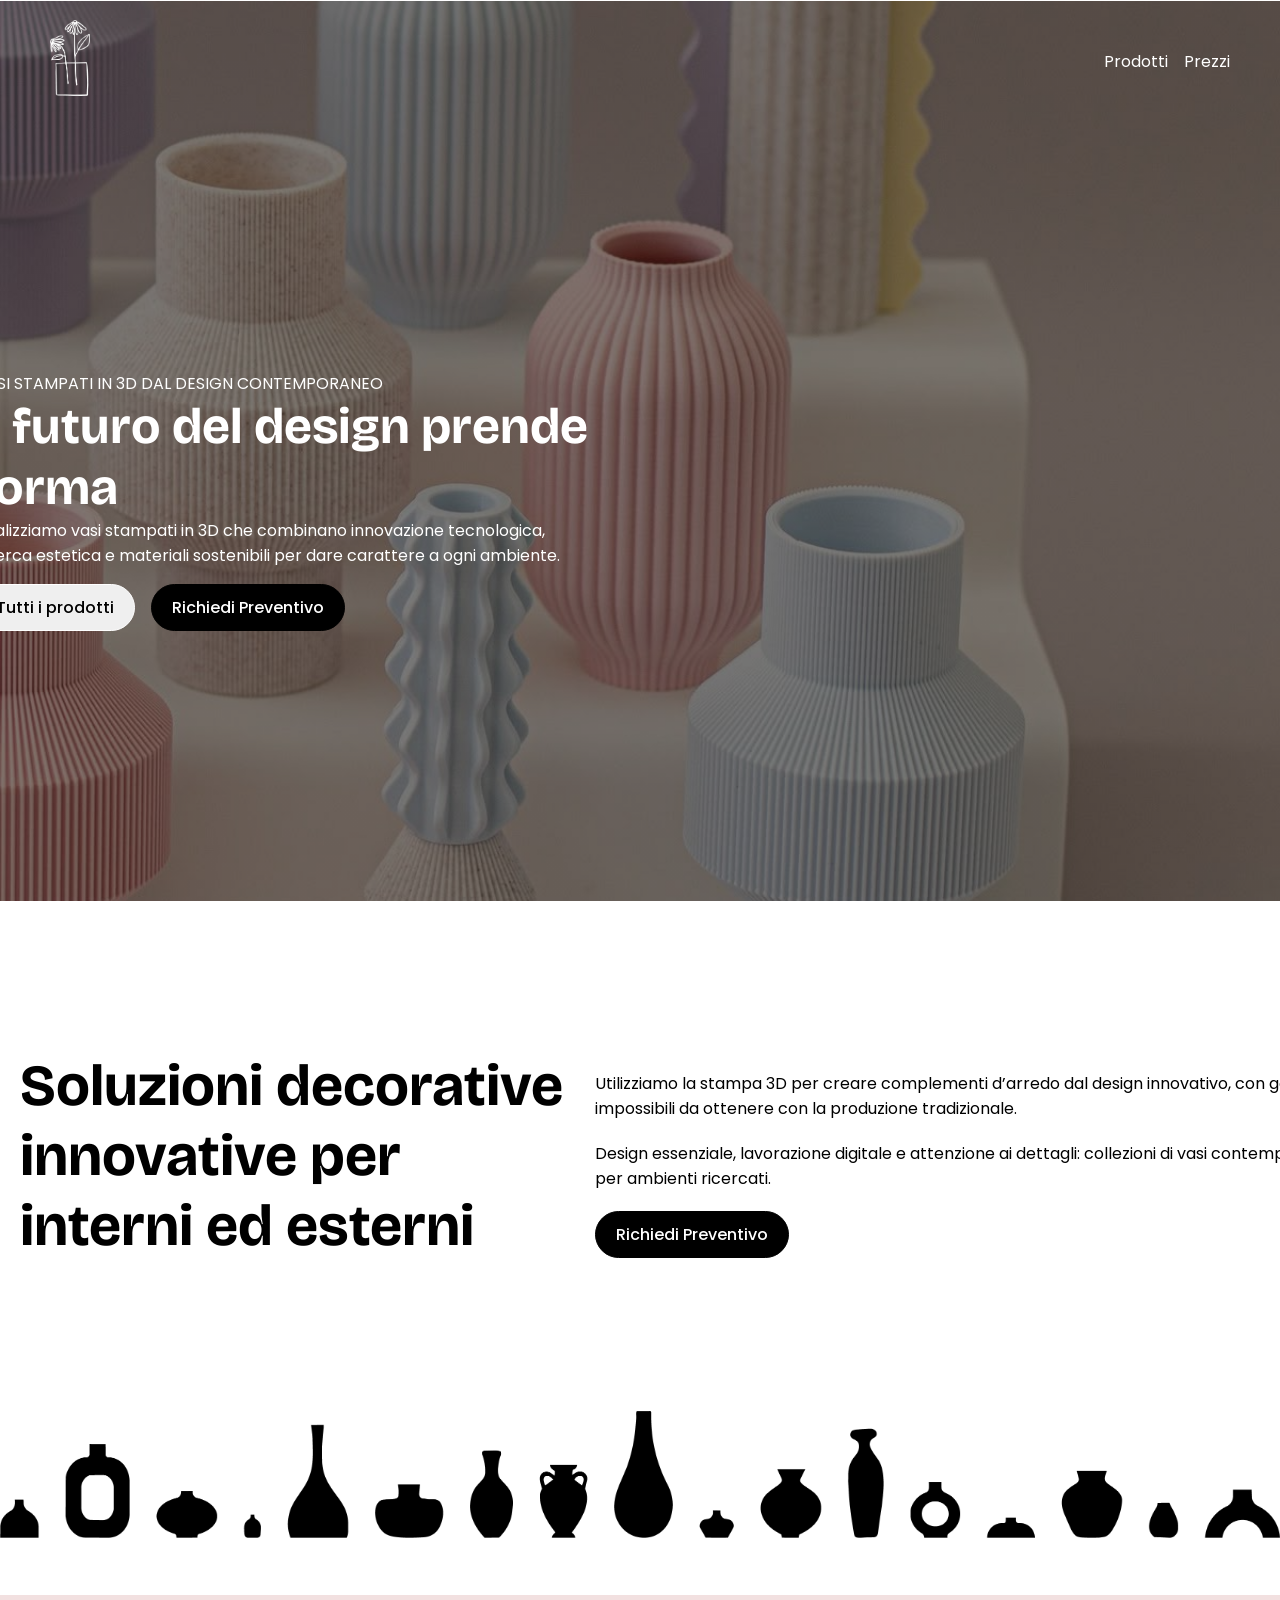
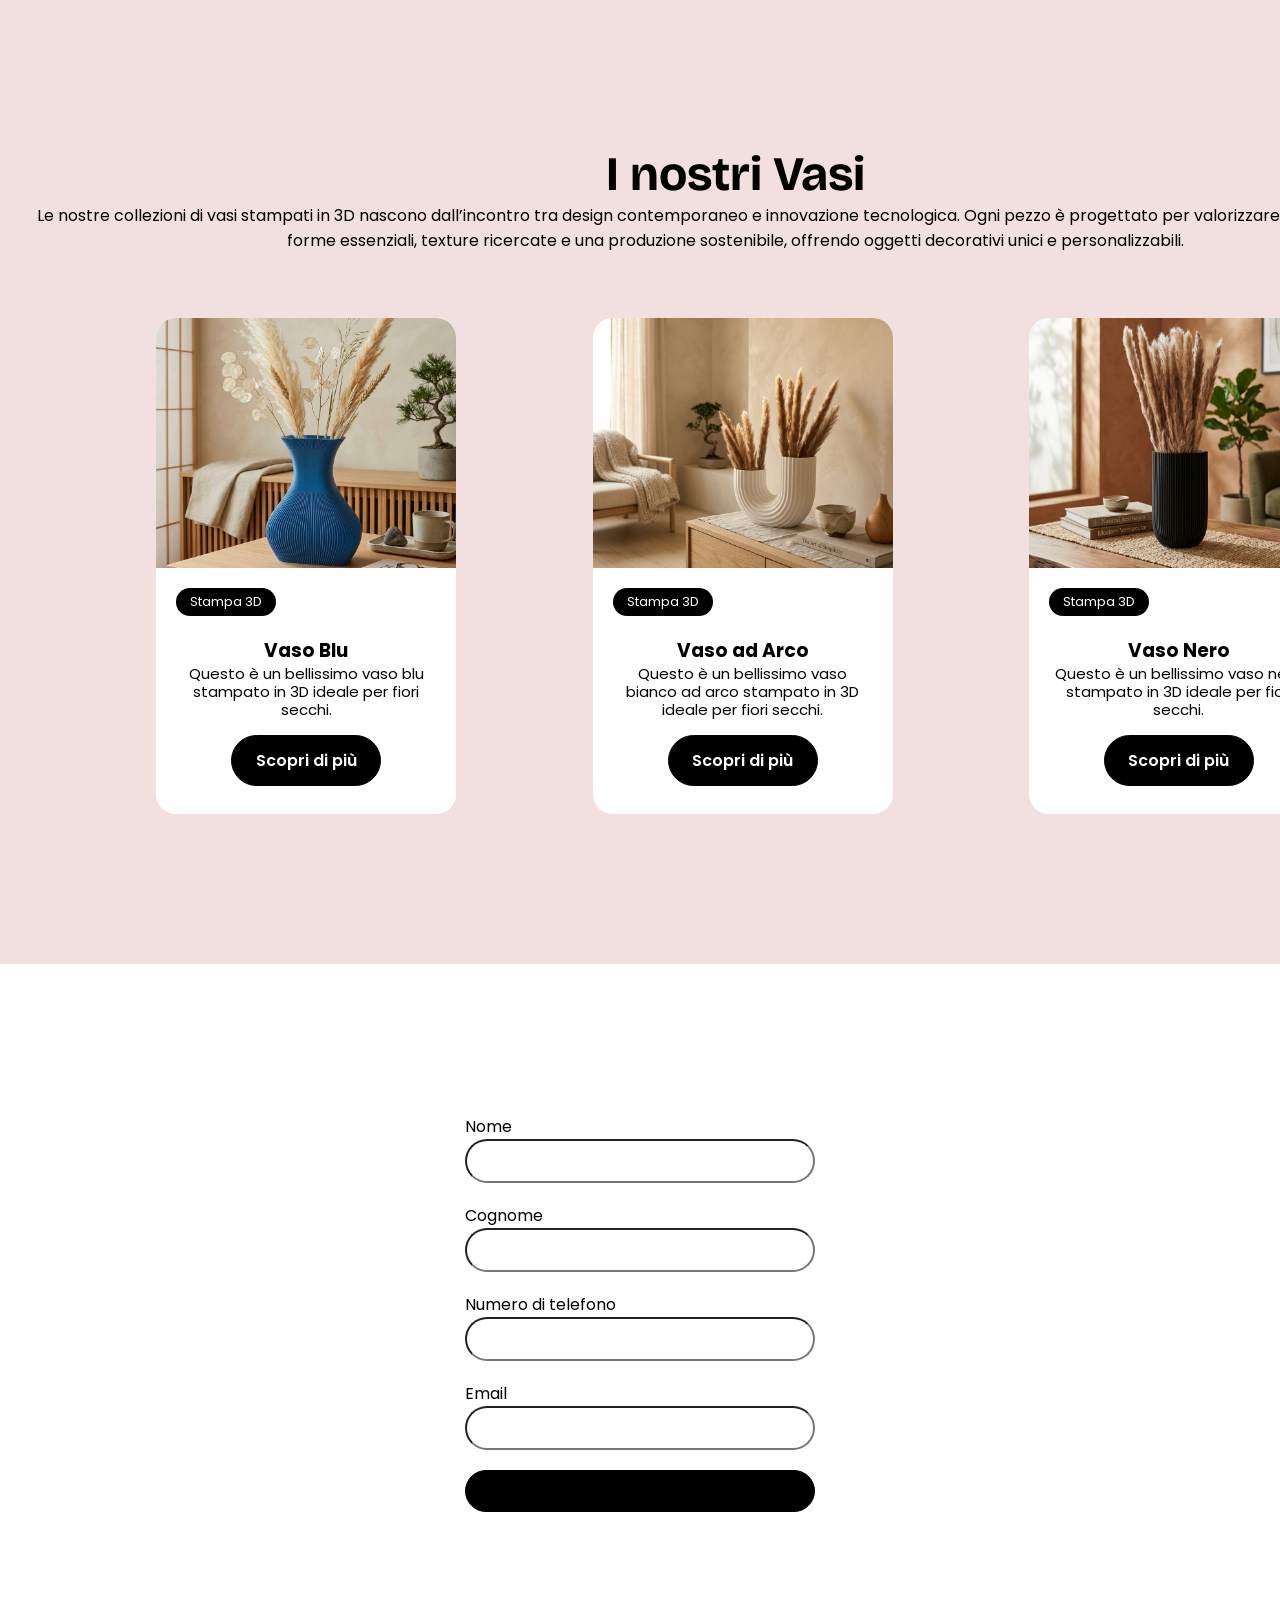
==== index.html @ e9f2bcac "modifica file" ====
<!DOCTYPE html>
<html lang="en">
<head>
    <meta charset="UTF-8">
    <meta name="viewport" content="width=device-width, initial-scale=1.0">
    <link rel="stylesheet" href="style.css">
    <link rel="preconnect" href="https://fonts.googleapis.com">
    <link rel="preconnect" href="https://fonts.gstatic.com" crossorigin>
    <link href="https://fonts.googleapis.com/css2?family=Bricolage+Grotesque:opsz,wght@12..96,200..800&family=Poppins:ital,wght@0,100;0,200;0,300;0,400;0,500;0,600;0,700;0,800;0,900;1,100;1,200;1,300;1,400;1,500;1,600;1,700;1,800;1,900&family=Roboto:ital,wght@0,100..900;1,100..900&display=swap" rel="stylesheet">
    <link rel="preconnect" href="https://fonts.googleapis.com">
    <link rel="preconnect" href="https://fonts.gstatic.com" crossorigin>
    <link href="https://fonts.googleapis.com/css2?family=Bricolage+Grotesque:opsz,wght@12..96,200..800&family=Poppins:ital,wght@0,100;0,200;0,300;0,400;0,500;0,600;0,700;0,800;0,900;1,100;1,200;1,300;1,400;1,500;1,600;1,700;1,800;1,900&family=Roboto:ital,wght@0,100..900;1,100..900&display=swap" rel="stylesheet">
    <title>Document</title>
</head>
<body>
    
    <header class="cointainer_navbar">
        <div class="ctn_navbar">
            <div class="logo">
                <a href="#"><img src="./img/logo_vaso_bianco.png" alt=""></a>
            </div>

            <nav class="nav_menu">
                <a href="#servizi">Prodotti</a>
                <a href="">Prezzi</a>
            </nav>
        </div>
    </header>

    <!-- section hero -->
    <section class="hero">
        <div class="cointainer_hero">
            <div class="hero_description">
                <h1>Vasi stampati in 3D dal design contemporaneo</h1>
                <h2>Il futuro del design prende forma</h2>
                <p>Realizziamo vasi stampati in 3D che combinano innovazione tecnologica, ricerca estetica e materiali sostenibili per dare carattere a ogni ambiente.</p>
                <div class="ctn_pulsanti">
                    <button class="btn"><a href="#servizi">Tutti i prodotti</a></button> 
                    <button class="btn_1"><a href="#">Richiedi Preventivo</a></button>
                </div>

            </div>  
            <div class="vuoto"> 
            </div>
        </div>
    </section>



    <!-- section introduzione -->
    <section>
        <div class="ctn_info">
            <div class="title_info">
                <h2>Soluzioni decorative innovative per interni ed esterni</h2>
            </div>
            <div class="info_description">
                <p>Utilizziamo la stampa 3D per creare complementi d’arredo dal design innovativo, con geometrie impossibili da ottenere con la produzione tradizionale. </p>
                <p>Design essenziale, lavorazione digitale e attenzione ai dettagli: collezioni di vasi contemporanei pensate per ambienti ricercati.</p>
                <button class="btn_2"><a href="#">Richiedi Preventivo</a></button>

            </div>
        </div>
        <div>
            <img class="illustrazione" src="./img/illustrazione_vasi.png" alt="">
        </div>


    </section>
    



    <!-- section servizi -->
    <section class="cnt_servizi" id="servizi">
        <div class="servizi_description">
            <h2>I nostri Vasi</h2>
            <p>Le nostre collezioni di vasi stampati in 3D nascono dall’incontro tra design contemporaneo e innovazione tecnologica. Ogni pezzo è progettato per valorizzare gli spazi attraverso forme essenziali, texture ricercate e una produzione sostenibile, offrendo oggetti decorativi unici e personalizzabili.</p>
        </div>

        <div class="contenitore">
            
            
        <!-- card 1-->
        <div class="cnt_1">
            <div class="cnt_img1"></div>
            <div class="badge1">Stampa 3D</div>
            <div class="cnt_descrizione">
                <h3>Vaso Blu</h3>
                <p>Questo è un bellissimo vaso blu stampato in 3D ideale per fiori secchi.</p>
                <button class="my_btn"><a href="./product/pagina_vaso.html">Scopri di più</a></button>
            </div>

       </div>

        <!-- card 2-->
        <div class="cnt_1">
            <div class="cnt_img2"></div>
            <div class="badge1">Stampa 3D</div>
            <div class="cnt_descrizione">
                <h3>Vaso ad Arco</h3>
                <p>Questo è un bellissimo vaso bianco ad arco stampato in 3D ideale per fiori secchi.</p>
                <button class="my_btn"><a href="./product/pagina_vaso.html">Scopri di più</a></button>
            </div>

       </div>

        <!-- card 3-->
        <div class="cnt_1">
            <div class="cnt_img3"></div>
            <div class="badge1">Stampa 3D</div>
            <div class="cnt_descrizione">
                <h3>Vaso Nero</h3>
                <p>Questo è un bellissimo vaso nero stampato in 3D ideale per fiori secchi.</p>
                <button class="my_btn"><a href="./product/pagina_vaso.html">Scopri di più</a></button>
            </div>

       </div>
    </div>  
    </section>


    <!-- form di contatto -->
    <section class="contact-form">
               
        <div class="label_form">
            <label for="">Nome</label>
            <input type="text" name="" id="">
        </div>

        <div class="label_form">
            <label for="">Cognome</label>
            <input type="text" name="" id="">
        </div>

        <div class="label_form">
            <label for="">Numero di telefono</label>
            <input type="number" name="" id="">
        </div>

        <div class="label_form">
            <label for="">Email</label>
            <input type="email" name="" id="">
        </div>
        <div class="label_form">
            <input class="btn_2" type="button" name="" id="" value="Richiedi Preventivo">
        </div>
    </section>

</body>
</html>
---- style.css ----
* {
    margin: 0;
    padding: 0;
    box-sizing: border-box;
    font-family: 'Poppins', sans-serif;
    scroll-behavior: smooth;
}

.cointainer_navbar {
    background-color: transparent;
    display: flex;
    justify-content: space-between;
    padding: 20px 50px 20px 50px;
    align-items: center;
        justify-content: center;

}
.ctn_navbar {
    width: 1430px;
    display: flex;
    justify-content: space-between;
    align-items: center;
    
}

.logo img {
    width: 40px;
    height: auto;
    
   
}

.nav_menu  {
    display: flex;
    flex-direction: row;
    
}

.nav_menu a {
    text-decoration: none;
    color: #ffffff;
    margin-left: 16px;
}

.hero {
    height: 100vh;
    background-image: linear-gradient(rgba(0, 0, 0, 0.5), rgba(0, 0, 0, 0.5)), url(./img/bgimg_hero.jpg);
    background-repeat: no-repeat;
    background-size: cover;
    background-position: center center;
    margin-top: -122px;
    display: flex;
    justify-content: center;
    
}

.cointainer_hero {
    height: 100vh;
    width: 1430px;
    display: flex;
    flex-direction: row;
    flex-wrap: nowrap;
    position: absolute;
    margin: 50px auto;
}

.vuoto {
    width: 50%;
    height: 100vh;
}

.hero_description {
    width: 50%;
    height: 100vh;
    display: flex;
    justify-content: center;
    flex-direction: column;
    padding: 50px;
}

.hero_description h2 {
     font-family: "Bricolage Grotesque", sans-serif;
     color: #fff;
     font-size: 50px;
}

.hero_description h1 {
    color: #fff;
    font-size: 16px;
    text-transform: uppercase;
    font-weight: 400;
}

.hero_description p {
    color: #fff;

}

.ctn_pulsanti {
    margin-top: 16px;
    display: flex;
    column-gap: 16px;
}

.btn {
    min-width: 100px;
    padding: 10px 20px;
    border-radius: 50px;
    border: none;
    border: 1px solid #fff;
    transition: all ease 0.4s;
}

.btn:hover, .btn_1:hover {
    background-color: transparent;
    border: 1px solid #fff;
}

.btn:hover a, .btn_1:hover a {
    color: #fff;
}


.btn_1 {
    background-color: #000;
    min-width: 100px;
    padding: 10px 20px;
    border-radius: 50px;
    border: none;
    border: 1px solid #000;
    transition: all ease 0.4s;
    
}
.btn_2 {
    background-color: #000;
    min-width: 100px;
    padding: 10px 20px;
    border-radius: 50px;
    border: none;
    border: 1px solid #000;
    transition: all ease 0.4s;
}

.btn_2:hover {
    background-color: transparent;
    border: 1px solid #000000;
}


.btn_2 a {
    color: #ffffff;
    text-decoration: none;
    font-weight: 500;
    font-size: 16px;
}

.btn_2:hover a {
    color: #000000;
}
.btn a {
    color: #000;
    text-decoration: none;
    font-weight: 500;
    font-size: 16px;
}

.btn_1 a {
    color: #ffffff;
    text-decoration: none;
    font-weight: 500;
    font-size: 16px;
}

.illustrazione {
    width: 100%;
}

.ctn_info {
    display: flex;
    flex-direction: row;
    width: 1430px;
    margin: 50px auto;
    column-gap: 32px;
    padding: 100px 20px;
}

.ctn_info h2 {
    font-family: "Bricolage Grotesque", sans-serif;
    font-size: 58px;
}

.title_info {
    width: 40%;
}

.info_description {
    width: 60%;
    margin-top: 20px;
    display: flex;
    flex-direction: column;
    row-gap: 20px;
    align-items: flex-start;
}




.servizi_description h2 {
    font-family: "Bricolage Grotesque", sans-serif;
    font-size: 48px;
}

.servizi_description {
    text-align: center;
    width: 1430px;
    margin: 50px auto;
}

.contenitore {
    width: 1430px;
    text-align: center;
    margin: 50px auto;
    border-radius: 20px;
    display: flex;
    flex-direction: row;
    justify-content: space-evenly;
}

.cnt_1 {
    width: 300px;
    height: auto;
    display: inline-block;
    margin-left: 15px;
    margin-top: 15px;
    border-radius: 20px;
    text-align: center;
    background-color: #ffffff;
    transition: all ease 0.4s;

}
.cnt_1:hover {
    transform: scale(1.04);
    box-shadow: -8px 6px 15px 2px #00000052;
    
}
.cnt_img1 {
    width: 100%;
    height: 250px;
    background-image: url(./img/vaso1.png);
    background-size: cover;
    background-repeat: no-repeat;
    background-position: center;
    border-radius: 20px 20px 0 0;
}

.cnt_img2 {
    width: 100%;
    height: 250px;
    background-image: url(./img/vaso2.png);
    background-size: cover;
    background-repeat: no-repeat;
    background-position: center;
    border-radius: 20px 20px 0 0;
}

.cnt_img3 {
    width: 100%;
    height: 250px;
    background-image: url(./img/vaso3.png);
    background-size: cover;
    background-repeat: no-repeat;
    background-position: center;
    border-radius: 20px 20px 0 0;
}

.cnt_descrizione {
    padding: 20px;
}
.cnt_descrizione p{
    font-size: 15px;
    line-height: 1.2em;
}

.badge1 {
    background-color: #000;
    width: 100px;
    border-radius: 20px;
    color:#ffffff;
    margin-top: 20px;
    font-size: 13px;
    margin-left: 20px;
    text-align: center;
    padding: 4px;
}

.my_btn {

    min-width: 150px;
    min-height: 25px;
    background-color: rgb(0, 0, 0);
    border-radius: 50px;
    border: 1px solid #000000;
    font-size: 16px;
    cursor: pointer;
    display: block;
    margin: 0 auto;
    margin-top: 16px;
    margin-bottom: 8px;
    padding: 12px 20px;
    transition: all ease 0.4s;
    font-weight: 600;
    
}
.my_btn a {
    color: rgb(255, 255, 255);
    text-decoration: none;
}

.my_btn:hover{

background-color: rgb(255, 255, 255);
color: #000000;
border: 1px solid #000;
}

.my_btn:hover a{
    color: rgb(0, 0, 0);
}


.cnt_servizi {
    width: 100%;
    padding: 100px 20px;
    background-color: #e4bdbd79;
    margin: 50px auto;
}

.contact-form {
    display: flex;
    flex-direction: column;
        align-items: center;
        row-gap: 20px;
        padding: 100px 20px;
}

.label_form {
    display: flex;
    flex-direction: column;
    align-items: flex-start;
    
}

    

.label_form input {
    width: 350px;
    border-radius: 50px;
    padding: 10px 20px;
    
}
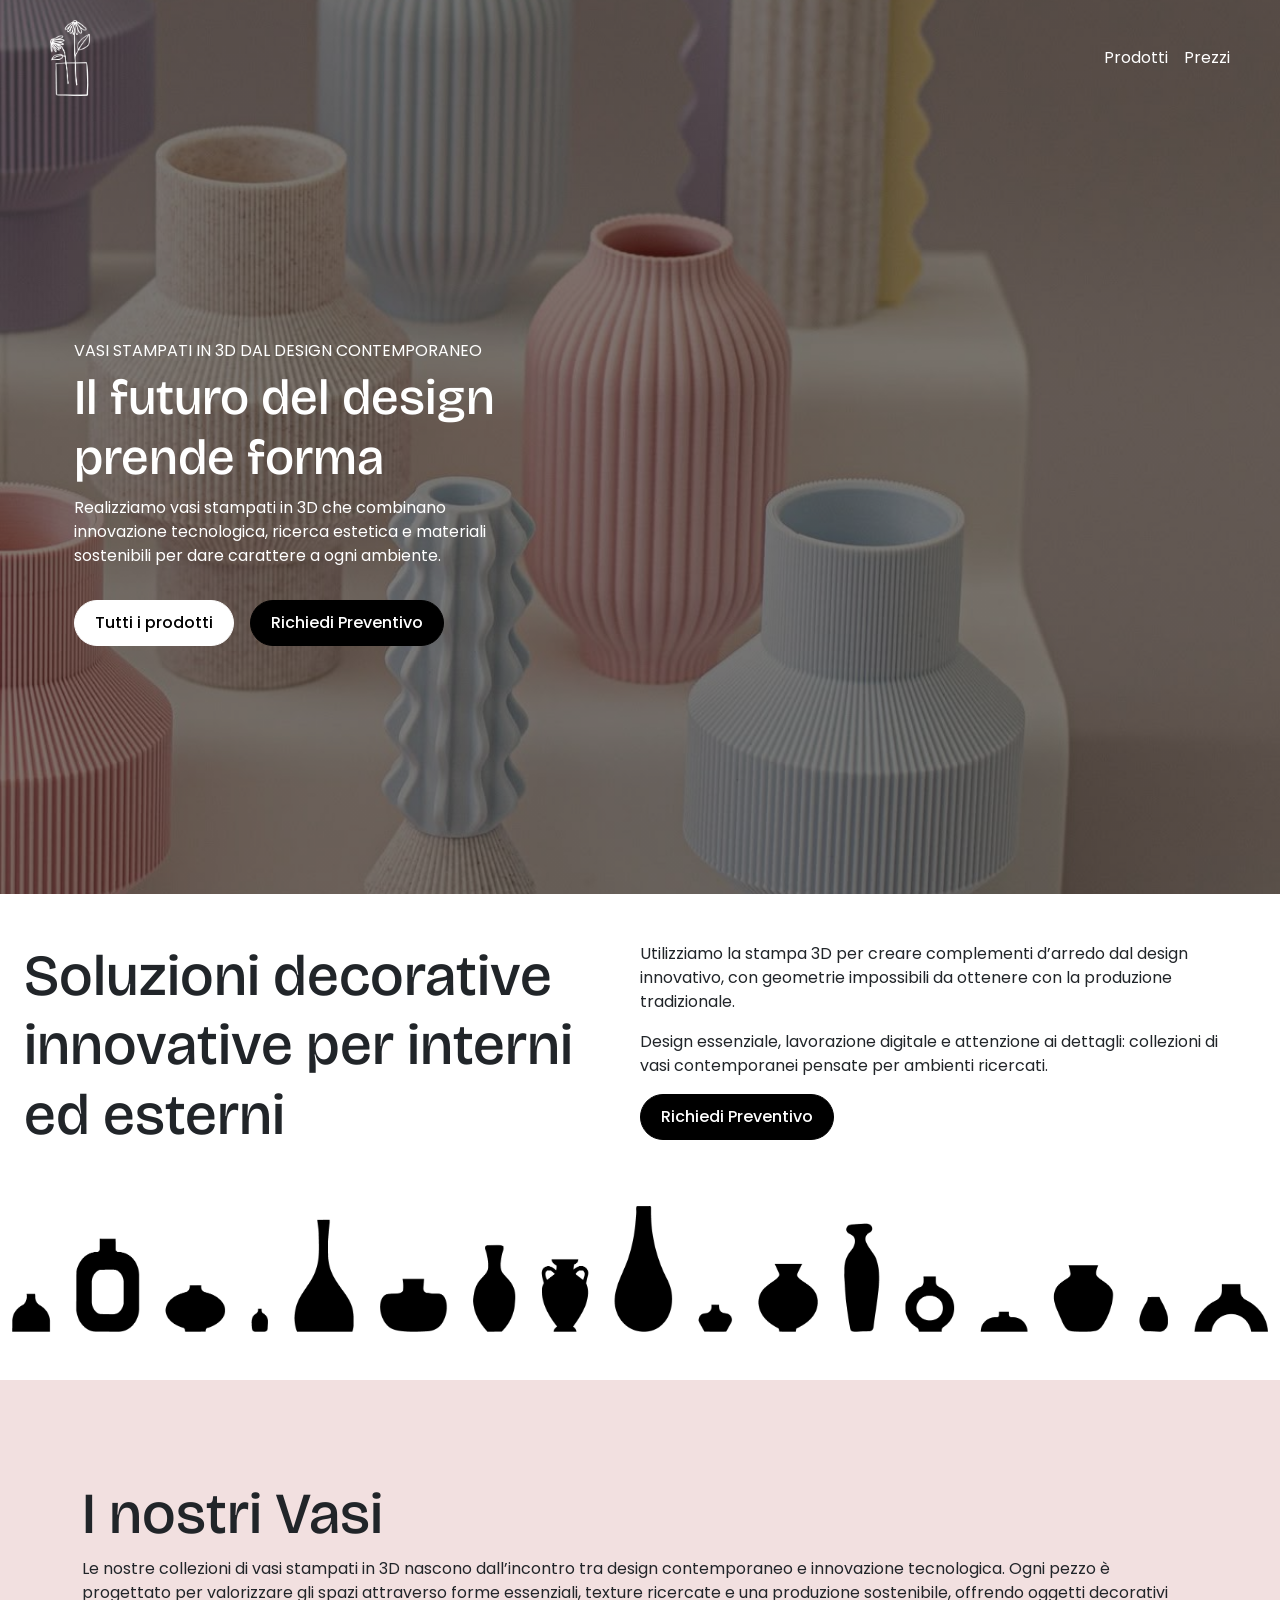
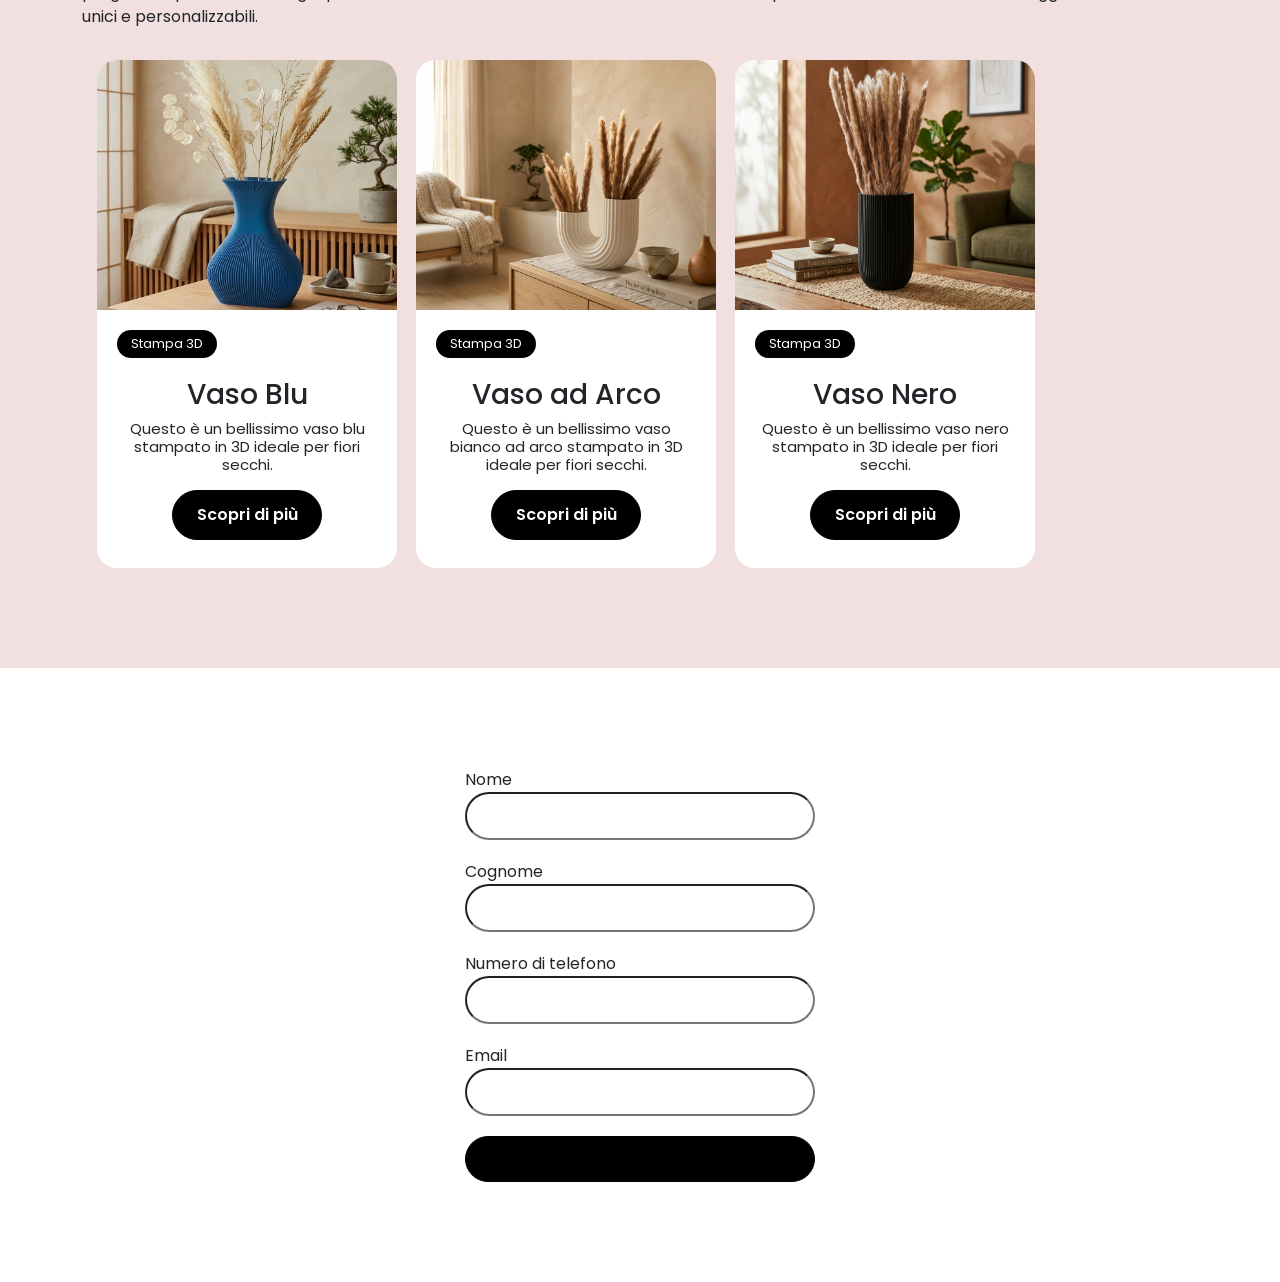
==== commit 1f2260e4: "modifiche ai container" ====
--- a/index.html
+++ b/index.html
@@ -3,6 +3,8 @@
 <head>
     <meta charset="UTF-8">
     <meta name="viewport" content="width=device-width, initial-scale=1.0">
+    <link href="https://cdn.jsdelivr.net/npm/bootstrap@5.3.8/dist/css/bootstrap.min.css" rel="stylesheet" integrity="sha384-sRIl4kxILFvY47J16cr9ZwB07vP4J8+LH7qKQnuqkuIAvNWLzeN8tE5YBujZqJLB" crossorigin="anonymous">
+
     <link rel="stylesheet" href="style.css">
     <link rel="preconnect" href="https://fonts.googleapis.com">
     <link rel="preconnect" href="https://fonts.gstatic.com" crossorigin>
@@ -10,7 +12,7 @@
     <link rel="preconnect" href="https://fonts.googleapis.com">
     <link rel="preconnect" href="https://fonts.gstatic.com" crossorigin>
     <link href="https://fonts.googleapis.com/css2?family=Bricolage+Grotesque:opsz,wght@12..96,200..800&family=Poppins:ital,wght@0,100;0,200;0,300;0,400;0,500;0,600;0,700;0,800;0,900;1,100;1,200;1,300;1,400;1,500;1,600;1,700;1,800;1,900&family=Roboto:ital,wght@0,100..900;1,100..900&display=swap" rel="stylesheet">
-    <title>Document</title>
+    <title>Vasi Stampati in 3D</title>
 </head>
 <body>
     
@@ -28,11 +30,11 @@
     </header>
 
     <!-- section hero -->
-    <section class="hero">
-        <div class="cointainer_hero">
-            <div class="hero_description">
-                <h1>Vasi stampati in 3D dal design contemporaneo</h1>
-                <h2>Il futuro del design prende forma</h2>
+    <section class="container-fluid hero">
+        <div class="container cointainer_hero">
+            <div class="hero_description col-6">
+                <h1 class="h1">Vasi stampati in 3D dal design contemporaneo</h1>
+                <h2 class="h2">Il futuro del design prende forma</h2>
                 <p>Realizziamo vasi stampati in 3D che combinano innovazione tecnologica, ricerca estetica e materiali sostenibili per dare carattere a ogni ambiente.</p>
                 <div class="ctn_pulsanti">
                     <button class="btn"><a href="#servizi">Tutti i prodotti</a></button> 
@@ -40,27 +42,26 @@
                 </div>
 
             </div>  
-            <div class="vuoto"> 
-            </div>
+           
         </div>
     </section>
 
 
 
     <!-- section introduzione -->
-    <section>
-        <div class="ctn_info">
-            <div class="title_info">
+    <section class="container-fluid mt-5">
+        <div class="container-fluid row justify-content-center">
+            <div class="col-6">
                 <h2>Soluzioni decorative innovative per interni ed esterni</h2>
             </div>
-            <div class="info_description">
+            <div class="col-6">
                 <p>Utilizziamo la stampa 3D per creare complementi d’arredo dal design innovativo, con geometrie impossibili da ottenere con la produzione tradizionale. </p>
                 <p>Design essenziale, lavorazione digitale e attenzione ai dettagli: collezioni di vasi contemporanei pensate per ambienti ricercati.</p>
                 <button class="btn_2"><a href="#">Richiedi Preventivo</a></button>
 
             </div>
         </div>
-        <div>
+        <div class="mt-5">
             <img class="illustrazione" src="./img/illustrazione_vasi.png" alt="">
         </div>
 
@@ -71,13 +72,13 @@
 
 
     <!-- section servizi -->
-    <section class="cnt_servizi" id="servizi">
-        <div class="servizi_description">
+    <section class="container-fluid cnt_servizi mt-5 justify-content-center" id="servizi">
+        <div class="container">
             <h2>I nostri Vasi</h2>
             <p>Le nostre collezioni di vasi stampati in 3D nascono dall’incontro tra design contemporaneo e innovazione tecnologica. Ogni pezzo è progettato per valorizzare gli spazi attraverso forme essenziali, texture ricercate e una produzione sostenibile, offrendo oggetti decorativi unici e personalizzabili.</p>
         </div>
 
-        <div class="contenitore">
+        <div class="container justify-content-center">
             
             
         <!-- card 1-->
@@ -146,5 +147,7 @@
         </div>
     </section>
 
+
+    <script src="https://cdn.jsdelivr.net/npm/bootstrap@5.3.8/dist/js/bootstrap.bundle.min.js" integrity="sha384-FKyoEForCGlyvwx9Hj09JcYn3nv7wiPVlz7YYwJrWVcXK/BmnVDxM+D2scQbITxI" crossorigin="anonymous"></script>
 </body>
 </html>
--- a/style.css
+++ b/style.css
@@ -12,7 +12,7 @@
     justify-content: space-between;
     padding: 20px 50px 20px 50px;
     align-items: center;
-        justify-content: center;
+    justify-content: center;
 
 }
 .ctn_navbar {
@@ -49,8 +49,6 @@
     background-size: cover;
     background-position: center center;
     margin-top: -122px;
-    display: flex;
-    justify-content: center;
     
 }
 
@@ -59,18 +57,13 @@
     width: 1430px;
     display: flex;
     flex-direction: row;
-    flex-wrap: nowrap;
     position: absolute;
     margin: 50px auto;
 }
 
-.vuoto {
-    width: 50%;
-    height: 100vh;
-}
+
 
 .hero_description {
-    width: 50%;
     height: 100vh;
     display: flex;
     justify-content: center;
@@ -109,6 +102,7 @@
     border: none;
     border: 1px solid #fff;
     transition: all ease 0.4s;
+    background-color: #fff;
 }
 
 .btn:hover, .btn_1:hover {
@@ -184,7 +178,7 @@
     padding: 100px 20px;
 }
 
-.ctn_info h2 {
+h2 {
     font-family: "Bricolage Grotesque", sans-serif;
     font-size: 58px;
 }
@@ -216,7 +210,7 @@
     margin: 50px auto;
 }
 
-.contenitore {
+/* .contenitore {
     width: 1430px;
     text-align: center;
     margin: 50px auto;
@@ -224,7 +218,7 @@
     display: flex;
     flex-direction: row;
     justify-content: space-evenly;
-}
+} */
 
 .cnt_1 {
     width: 300px;
@@ -329,10 +323,9 @@
 
 
 .cnt_servizi {
-    width: 100%;
-    padding: 100px 20px;
+
     background-color: #e4bdbd79;
-    margin: 50px auto;
+  padding: 100px 0;
 }
 
 .contact-form {
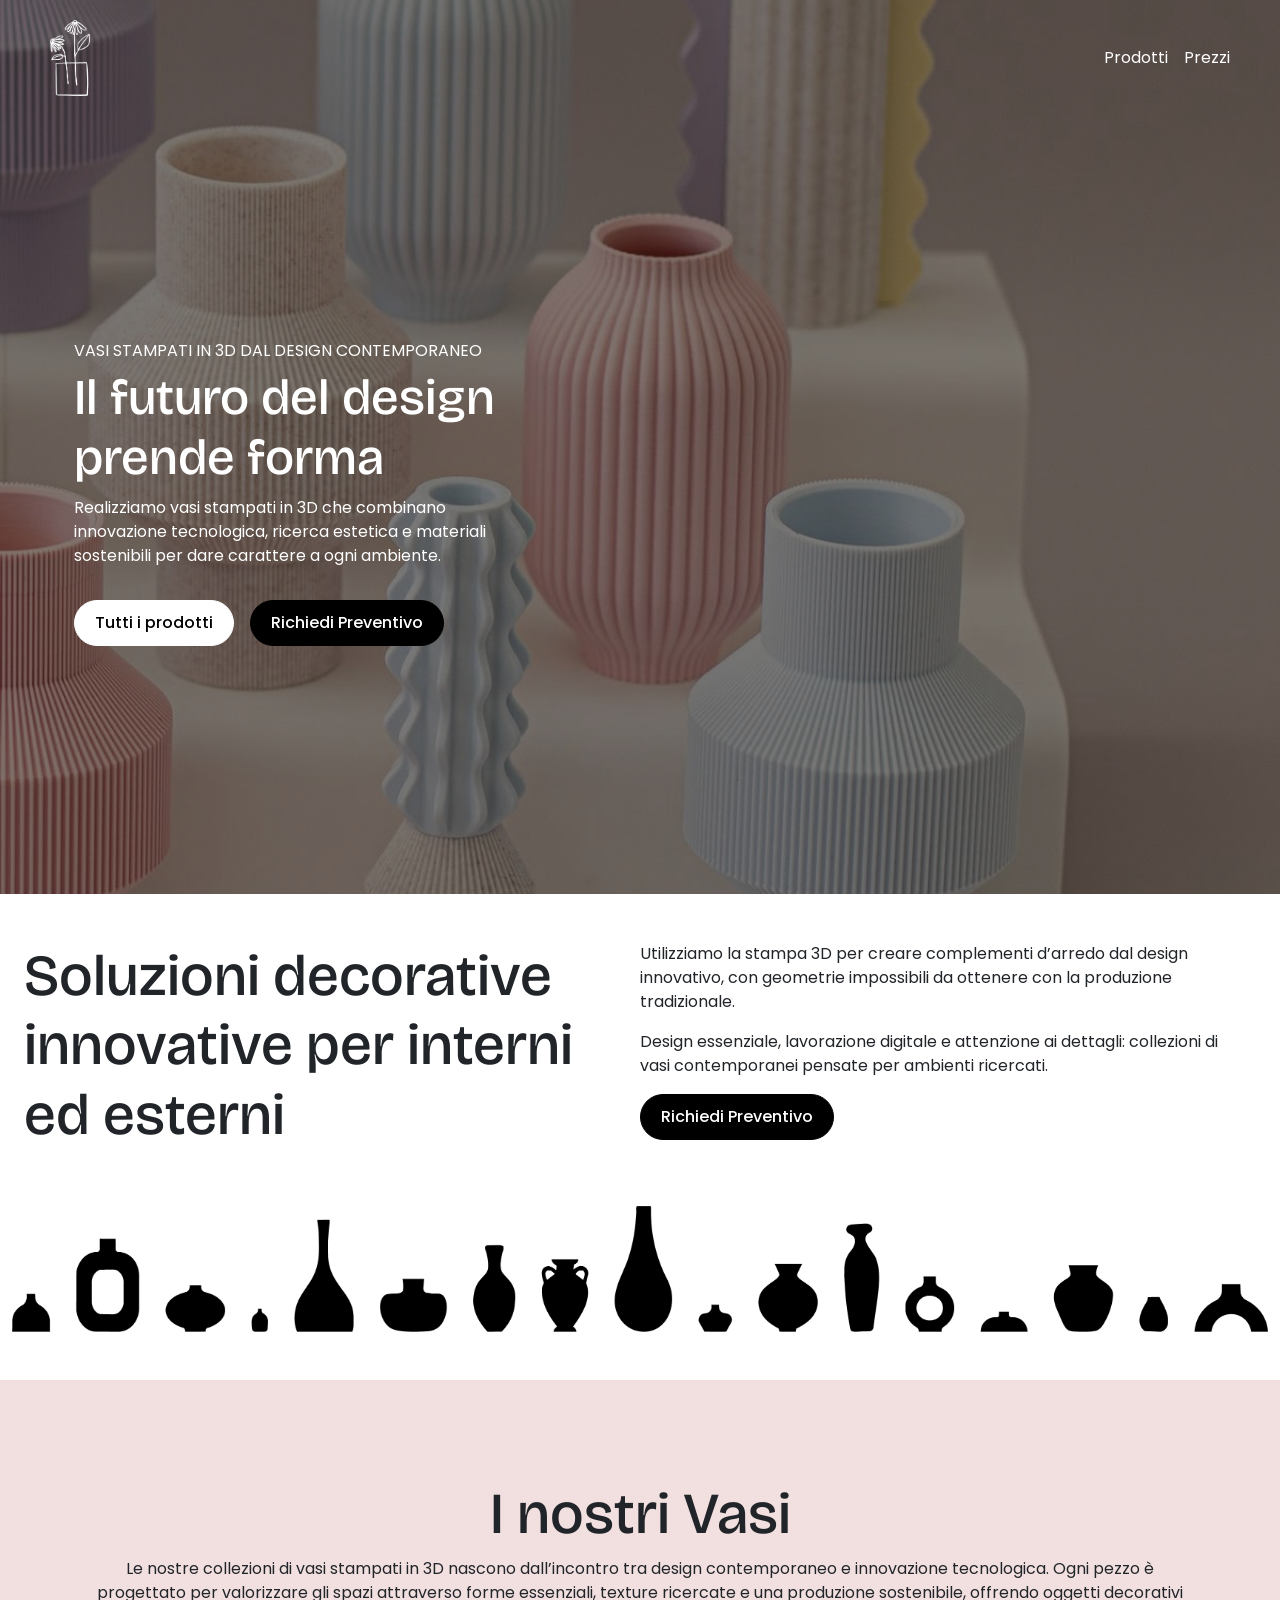
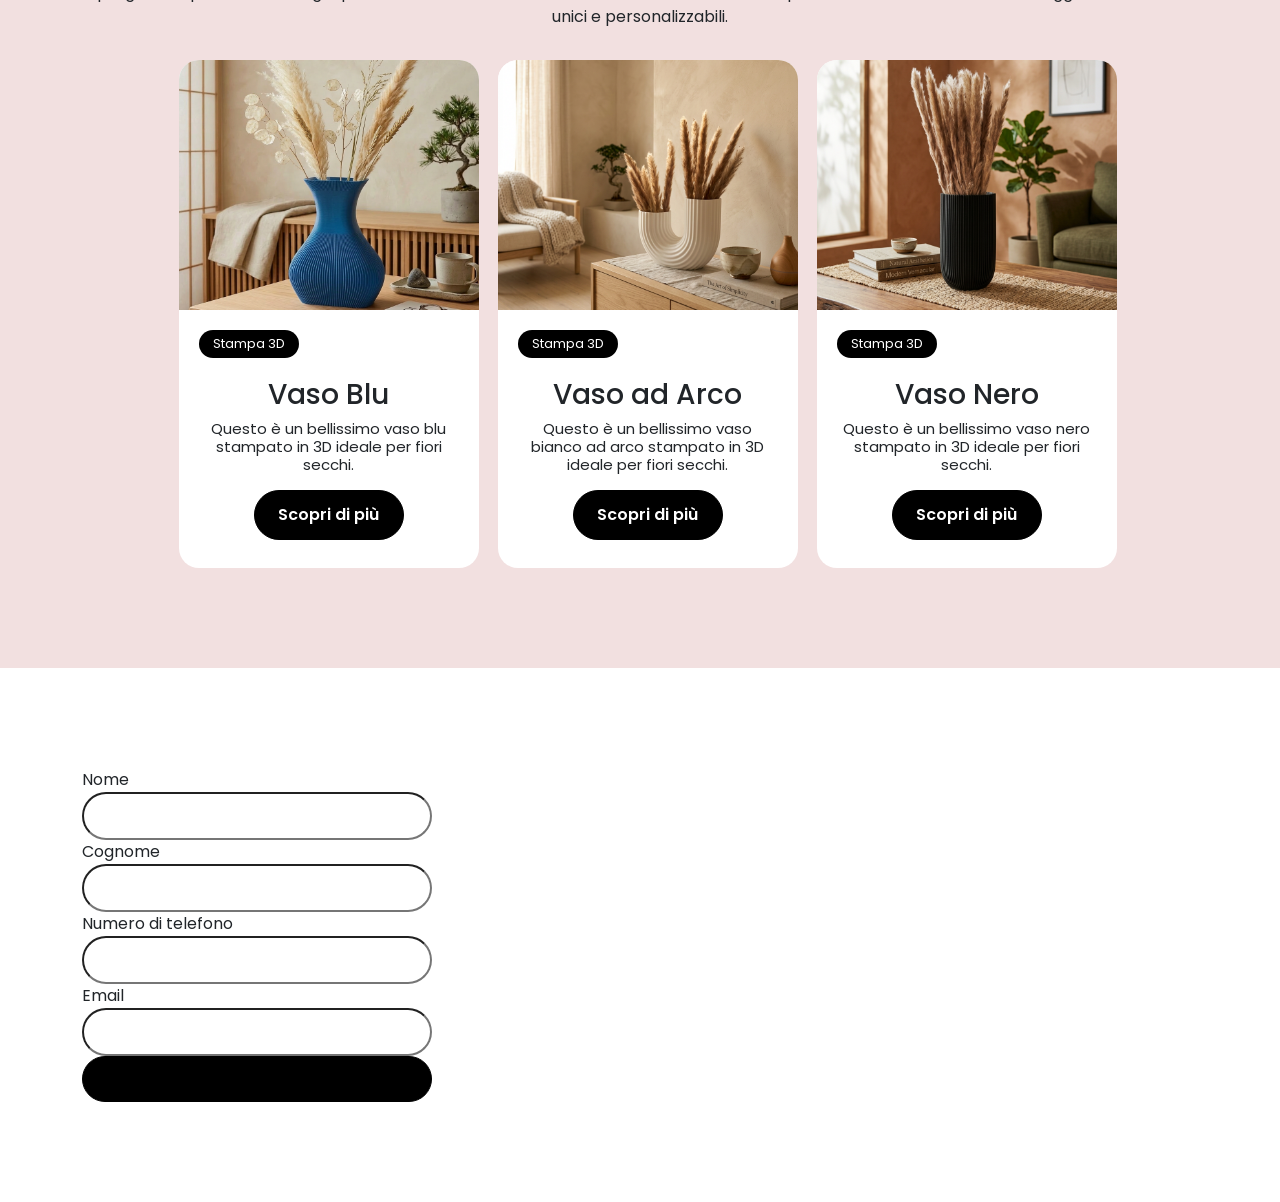
==== commit b18b0a50: "modifiche responsive" ====
--- a/index.html
+++ b/index.html
@@ -16,7 +16,7 @@
 </head>
 <body>
     
-    <header class="cointainer_navbar">
+    <header class="container_navbar">
         <div class="ctn_navbar">
             <div class="logo">
                 <a href="#"><img src="./img/logo_vaso_bianco.png" alt=""></a>
@@ -31,7 +31,7 @@
 
     <!-- section hero -->
     <section class="container-fluid hero">
-        <div class="container cointainer_hero">
+        <div class="container container_hero">
             <div class="hero_description col-6">
                 <h1 class="h1">Vasi stampati in 3D dal design contemporaneo</h1>
                 <h2 class="h2">Il futuro del design prende forma</h2>
@@ -73,12 +73,12 @@
 
     <!-- section servizi -->
     <section class="container-fluid cnt_servizi mt-5 justify-content-center" id="servizi">
-        <div class="container">
+        <div class="container text-center">
             <h2>I nostri Vasi</h2>
             <p>Le nostre collezioni di vasi stampati in 3D nascono dall’incontro tra design contemporaneo e innovazione tecnologica. Ogni pezzo è progettato per valorizzare gli spazi attraverso forme essenziali, texture ricercate e una produzione sostenibile, offrendo oggetti decorativi unici e personalizzabili.</p>
         </div>
 
-        <div class="container justify-content-center">
+        <div class="container text-center">
             
             
         <!-- card 1-->
@@ -121,29 +121,30 @@
 
 
     <!-- form di contatto -->
-    <section class="contact-form">
-               
-        <div class="label_form">
-            <label for="">Nome</label>
-            <input type="text" name="" id="">
-        </div>
+    <section class="container-fluid contact-form">
+        <div class="container">
+            <div class="label_form">
+                <label for="">Nome</label>
+                <input type="text" name="" id="">
+            </div>
 
-        <div class="label_form">
-            <label for="">Cognome</label>
-            <input type="text" name="" id="">
-        </div>
+            <div class="label_form">
+                <label for="">Cognome</label>
+                <input type="text" name="" id="">
+            </div>
 
-        <div class="label_form">
-            <label for="">Numero di telefono</label>
-            <input type="number" name="" id="">
-        </div>
+            <div class="label_form">
+                <label for="">Numero di telefono</label>
+                <input type="number" name="" id="">
+            </div>
 
-        <div class="label_form">
-            <label for="">Email</label>
-            <input type="email" name="" id="">
-        </div>
-        <div class="label_form">
-            <input class="btn_2" type="button" name="" id="" value="Richiedi Preventivo">
+            <div class="label_form">
+                <label for="">Email</label>
+                <input type="email" name="" id="">
+            </div>
+            <div class="label_form">
+                <input class="btn_2" type="button" name="" id="" value="Richiedi Preventivo">
+            </div>
         </div>
     </section>
 
--- a/style.css
+++ b/style.css
@@ -6,7 +6,7 @@
     scroll-behavior: smooth;
 }
 
-.cointainer_navbar {
+.container_navbar {
     background-color: transparent;
     display: flex;
     justify-content: space-between;
@@ -52,7 +52,7 @@
     
 }
 
-.cointainer_hero {
+.container_hero {
     height: 100vh;
     width: 1430px;
     display: flex;
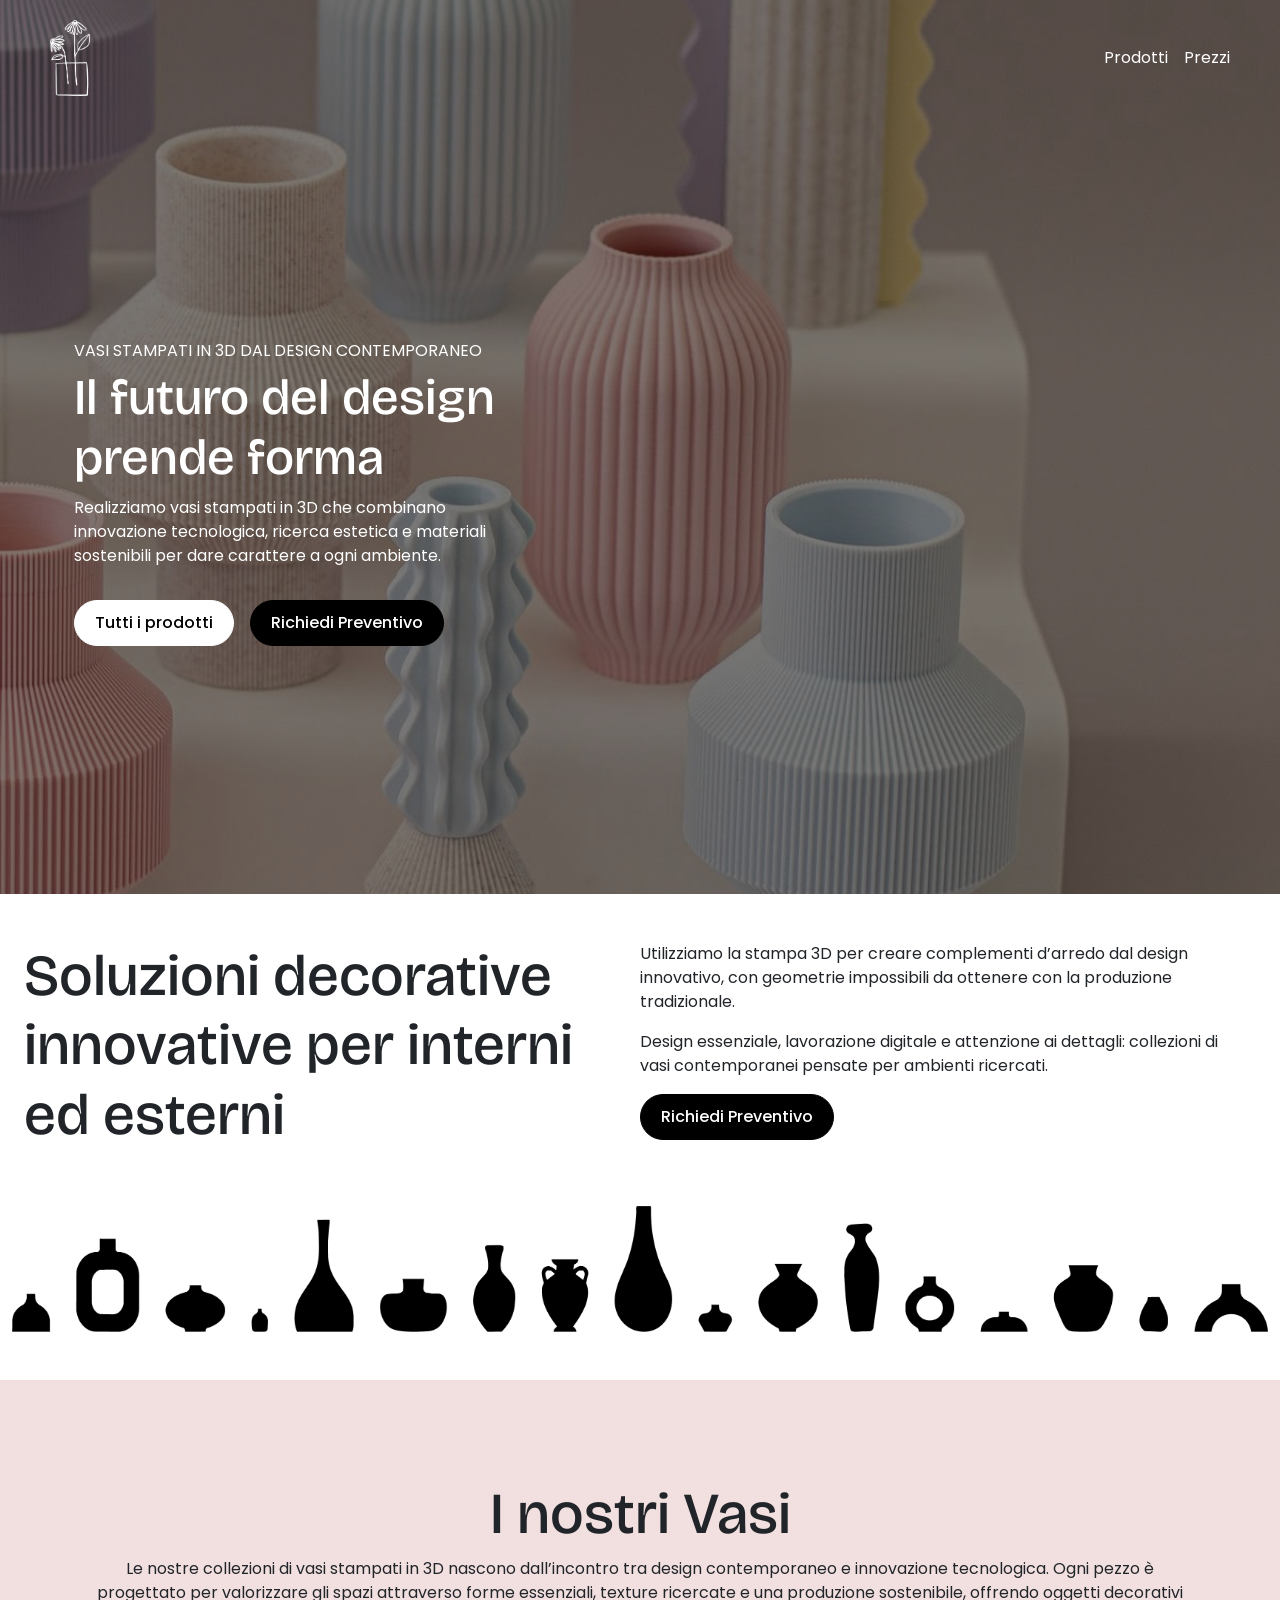
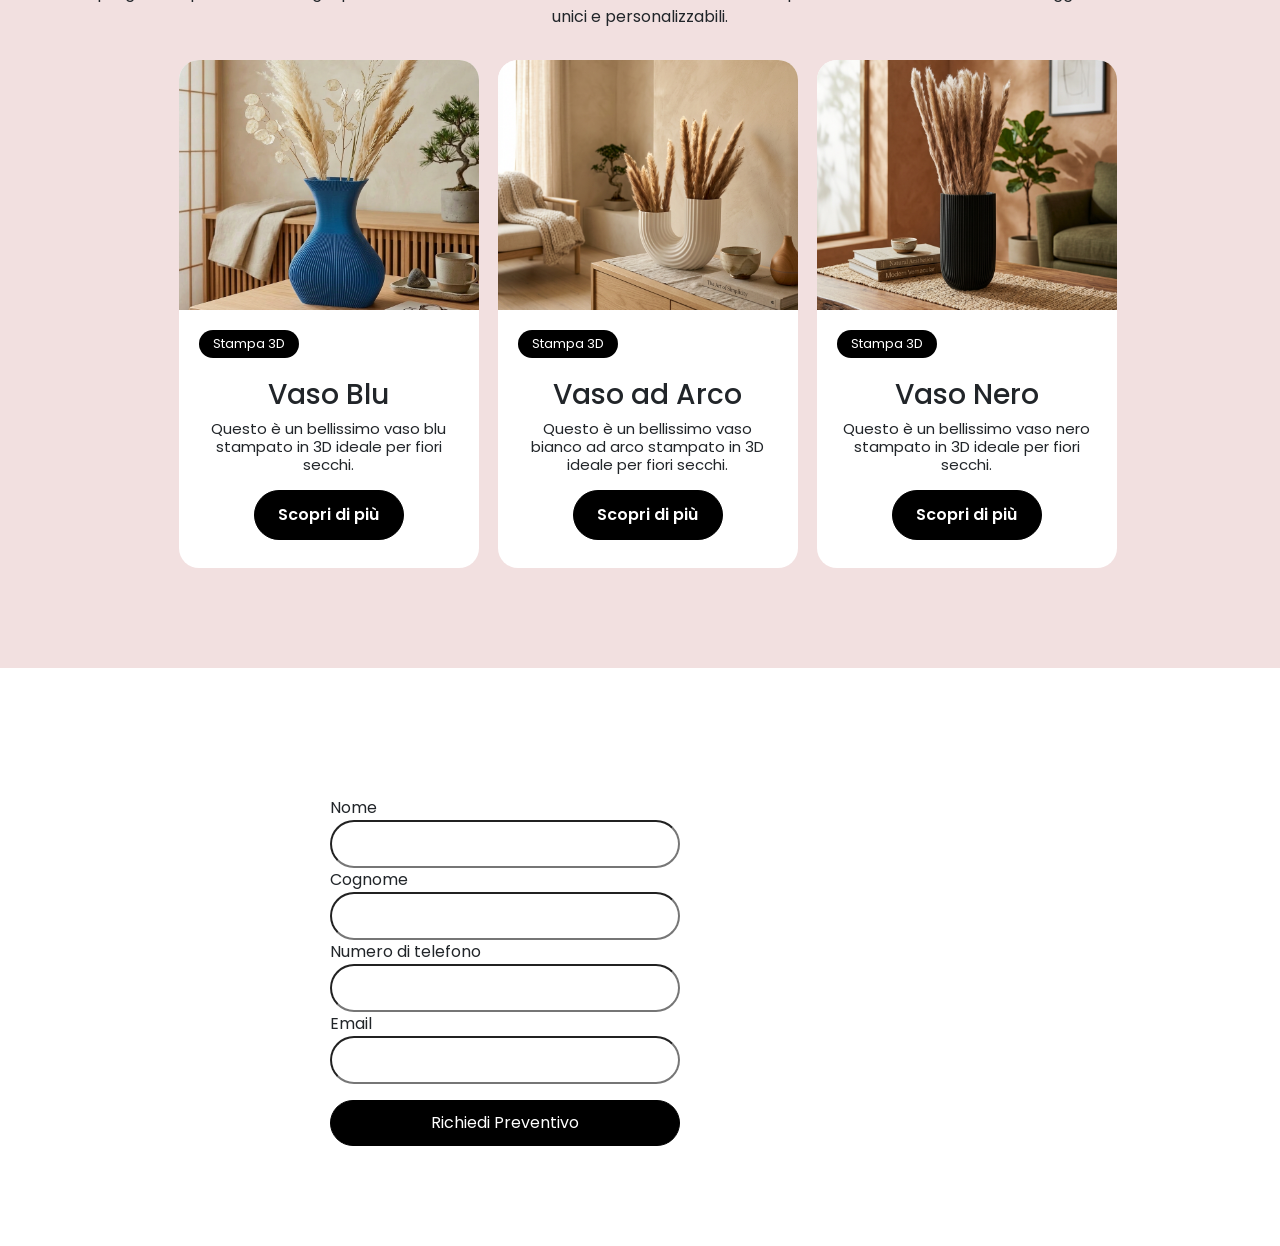
==== commit 5ff23060: "modifiche" ====
--- a/index.html
+++ b/index.html
@@ -121,8 +121,13 @@
 
 
     <!-- form di contatto -->
-    <section class="container-fluid contact-form">
-        <div class="container">
+    <section class="container-fluid contact-form row justify-content-center">
+        
+        <div class="container col-6">
+                <h4></h4>
+        </div>
+
+        <div class="container col-6">
             <div class="label_form">
                 <label for="">Nome</label>
                 <input type="text" name="" id="">
@@ -142,10 +147,11 @@
                 <label for="">Email</label>
                 <input type="email" name="" id="">
             </div>
-            <div class="label_form">
+            <div class="label_form mt-3">
                 <input class="btn_2" type="button" name="" id="" value="Richiedi Preventivo">
             </div>
         </div>
+        
     </section>
 
 
--- a/style.css
+++ b/style.css
@@ -135,6 +135,9 @@
     transition: all ease 0.4s;
 }
 
+input.btn_2 {
+    color: #fff;
+}
 .btn_2:hover {
     background-color: transparent;
     border: 1px solid #000000;
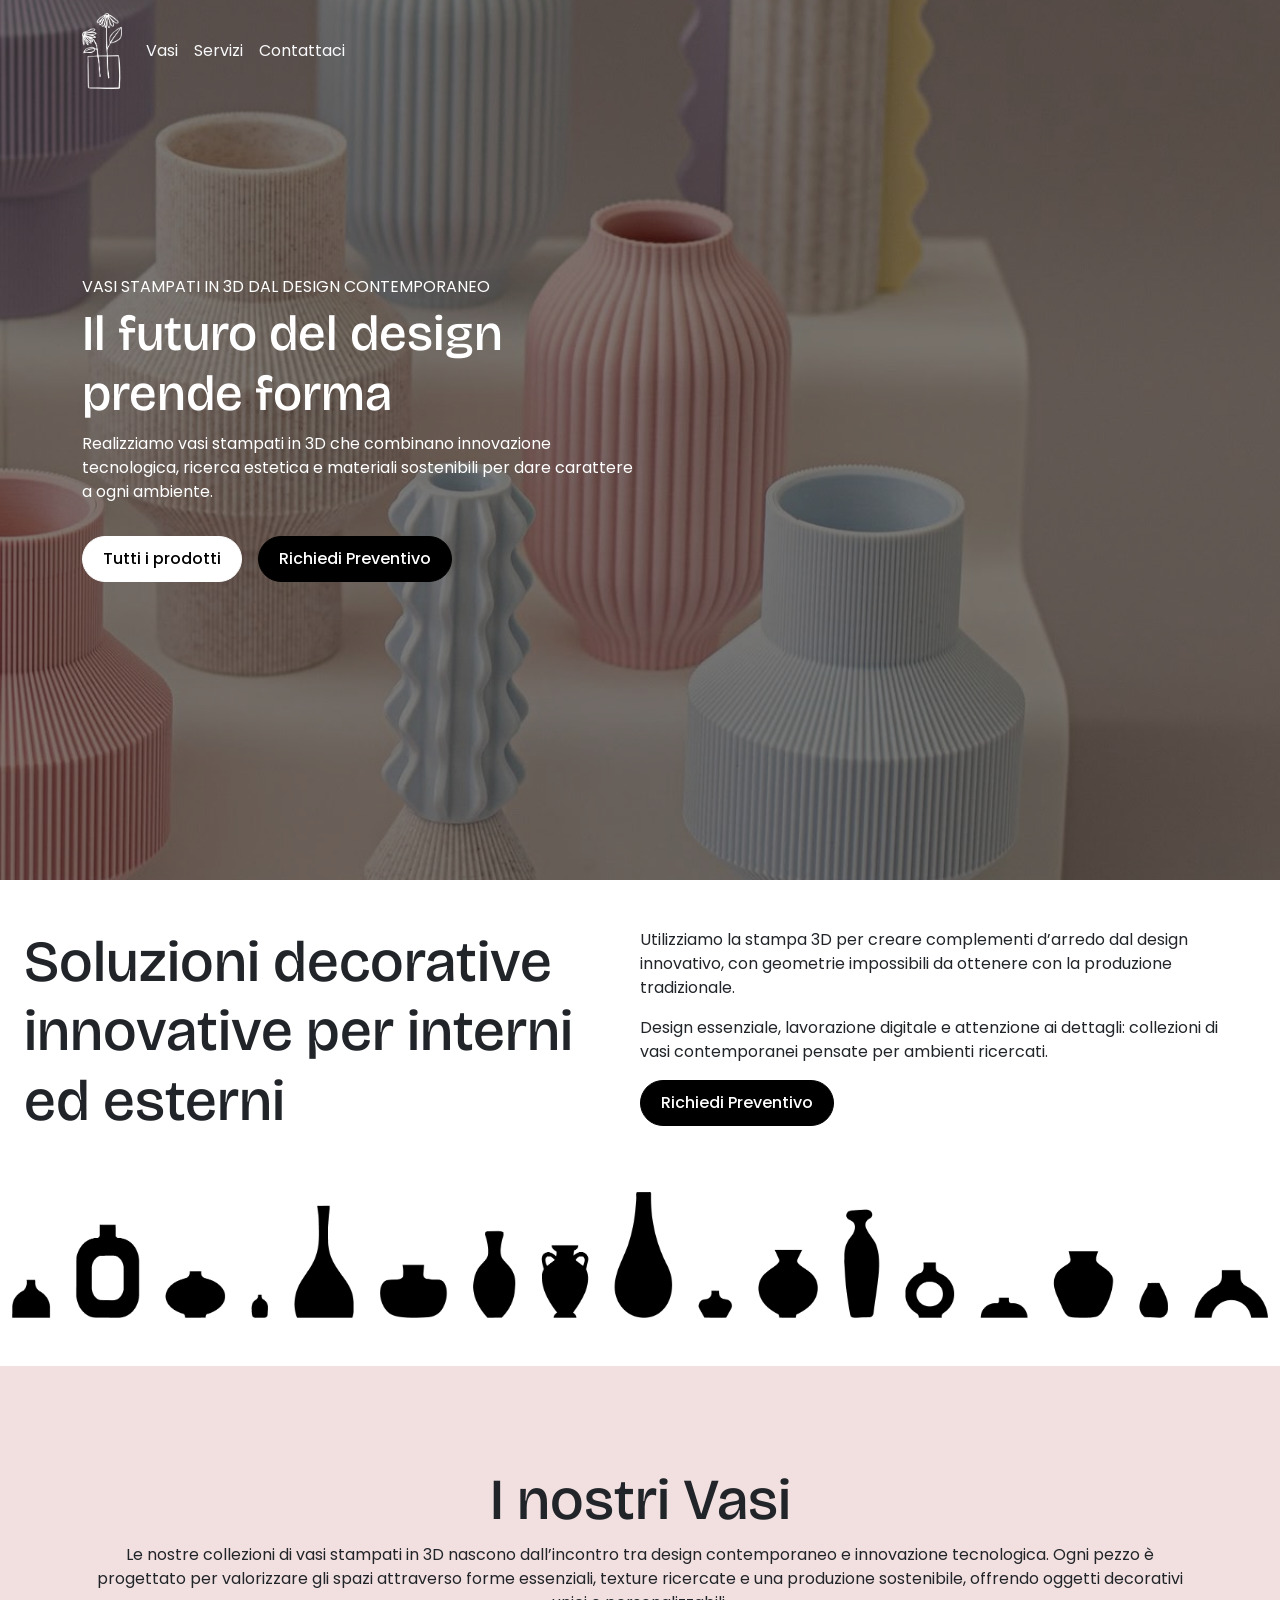
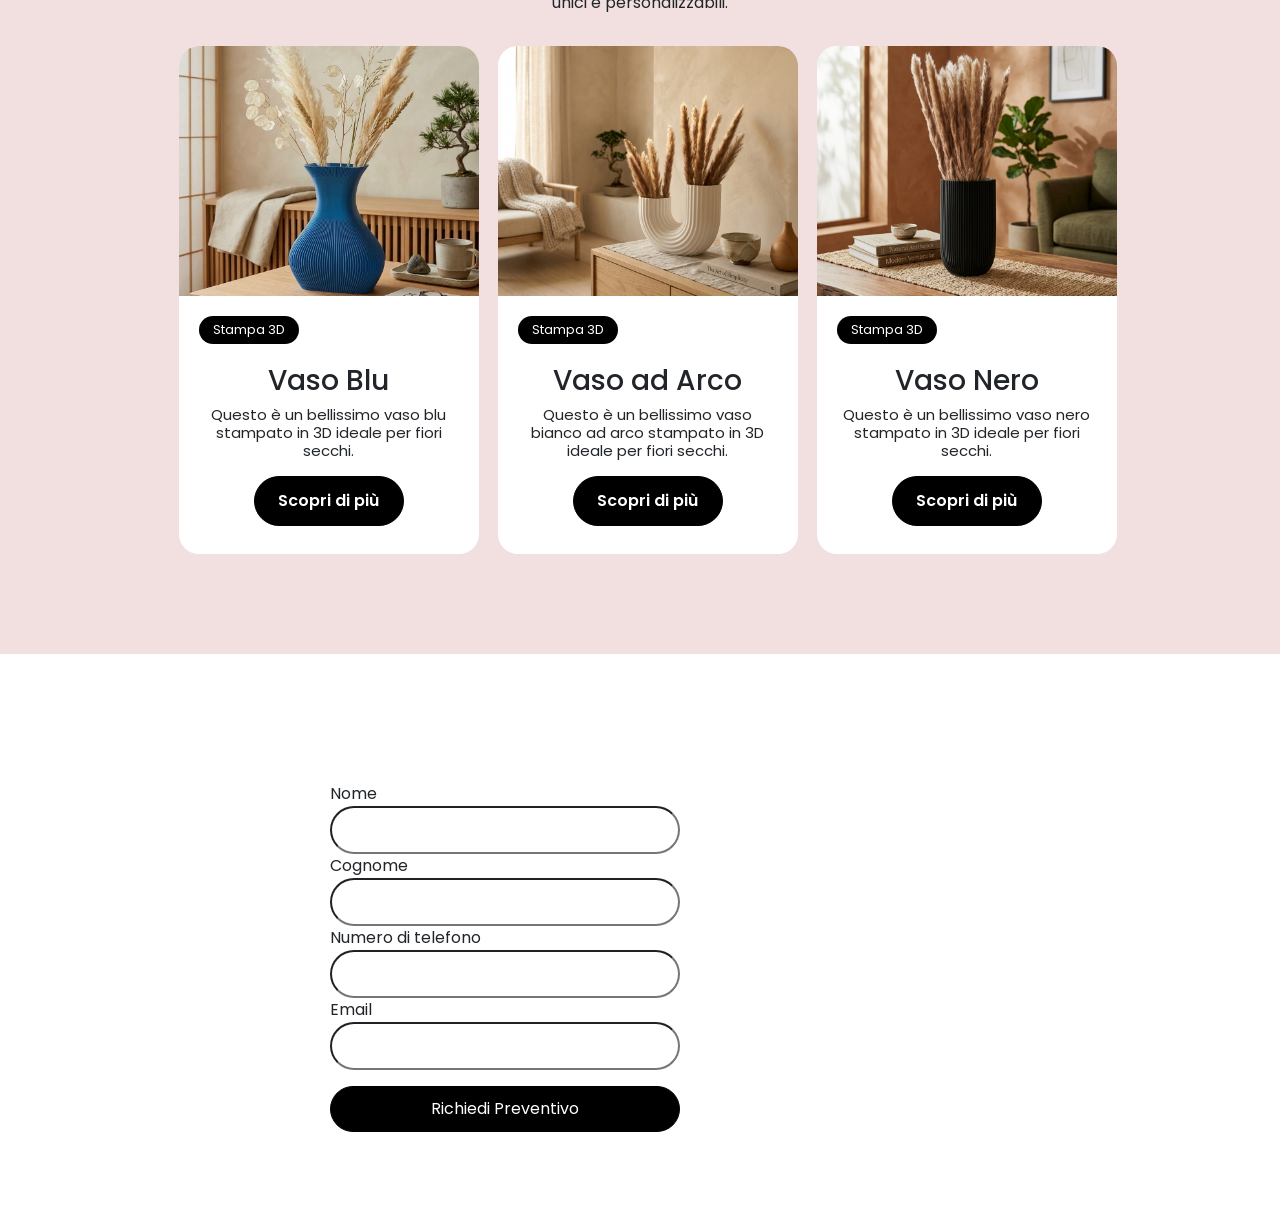
==== commit 0245f793: "modifiche responsive" ====
--- a/index.html
+++ b/index.html
@@ -16,23 +16,44 @@
 </head>
 <body>
     
-    <header class="container_navbar">
-        <div class="ctn_navbar">
-            <div class="logo">
-                <a href="#"><img src="./img/logo_vaso_bianco.png" alt=""></a>
+    <header>
+        <nav class="navbar navbar-expand-lg bg-body-tertiary">
+            <div class="container justify-content-between">
+                <a class="navbar-brand" href="#"><img src="./img/logo_vaso_bianco.png" alt="" class="d-inline-block"></a>
+                <button class="navbar-toggler" type="button" data-bs-toggle="collapse" data-bs-target="#navbarNavDropdown" aria-controls="navbarNavDropdown" aria-expanded="false" aria-label="Toggle navigation">
+                    <span class="navbar-toggler-icon"></span>
+                </button>
+                <div class="collapse navbar-collapse" id="navbarNavDropdown">
+                    <ul class="navbar-nav">
+                        <li class="nav-item">
+                        <a class="nav-link active link-light link-opacity-75-hover" aria-current="page" href="#vasi">Vasi</a>
+                        </li>
+                        <li class="nav-item">
+                        <a class="nav-link link-light link-opacity-75-hover" href="#">Servizi</a>
+                        </li>
+                        <li class="nav-item">
+                        <a class="nav-link link-light link-opacity-75-hover" href="#">Contattaci</a>
+                        </li>
+                        <!-- <li class="nav-item dropdown">
+                        <a class="nav-link dropdown-toggle" href="#" role="button" data-bs-toggle="dropdown" aria-expanded="false">
+                            Dropdown link
+                        </a>
+                        <ul class="dropdown-menu">
+                            <li><a class="dropdown-item" href="#">Action</a></li>
+                            <li><a class="dropdown-item" href="#">Another action</a></li>
+                            <li><a class="dropdown-item" href="#">Something else here</a></li>
+                        </ul>
+                        </li> -->
+                    </ul>
+                </div>
             </div>
-
-            <nav class="nav_menu">
-                <a href="#servizi">Prodotti</a>
-                <a href="">Prezzi</a>
-            </nav>
-        </div>
+        </nav>
     </header>
 
     <!-- section hero -->
     <section class="container-fluid hero">
         <div class="container container_hero">
-            <div class="hero_description col-6">
+            <div class="hero_description col-xl-6 col-sm-12">
                 <h1 class="h1">Vasi stampati in 3D dal design contemporaneo</h1>
                 <h2 class="h2">Il futuro del design prende forma</h2>
                 <p>Realizziamo vasi stampati in 3D che combinano innovazione tecnologica, ricerca estetica e materiali sostenibili per dare carattere a ogni ambiente.</p>
@@ -51,10 +72,10 @@
     <!-- section introduzione -->
     <section class="container-fluid mt-5">
         <div class="container-fluid row justify-content-center">
-            <div class="col-6">
+            <div class="col-xl-6 col-sm-12">
                 <h2>Soluzioni decorative innovative per interni ed esterni</h2>
             </div>
-            <div class="col-6">
+            <div class="col-xl-6 col-sm-12">
                 <p>Utilizziamo la stampa 3D per creare complementi d’arredo dal design innovativo, con geometrie impossibili da ottenere con la produzione tradizionale. </p>
                 <p>Design essenziale, lavorazione digitale e attenzione ai dettagli: collezioni di vasi contemporanei pensate per ambienti ricercati.</p>
                 <button class="btn_2"><a href="#">Richiedi Preventivo</a></button>
@@ -72,7 +93,7 @@
 
 
     <!-- section servizi -->
-    <section class="container-fluid cnt_servizi mt-5 justify-content-center" id="servizi">
+    <section class="container-fluid cnt_servizi mt-5 justify-content-center" id="vasi">
         <div class="container text-center">
             <h2>I nostri Vasi</h2>
             <p>Le nostre collezioni di vasi stampati in 3D nascono dall’incontro tra design contemporaneo e innovazione tecnologica. Ogni pezzo è progettato per valorizzare gli spazi attraverso forme essenziali, texture ricercate e una produzione sostenibile, offrendo oggetti decorativi unici e personalizzabili.</p>
--- a/style.css
+++ b/style.css
@@ -6,24 +6,12 @@
     scroll-behavior: smooth;
 }
 
-.container_navbar {
-    background-color: transparent;
-    display: flex;
-    justify-content: space-between;
-    padding: 20px 50px 20px 50px;
-    align-items: center;
-    justify-content: center;
-
-}
-.ctn_navbar {
-    width: 1430px;
-    display: flex;
-    justify-content: space-between;
-    align-items: center;
-    
-}
-
-.logo img {
+.navbar {
+    background-color: transparent !important;
+    z-index: 999;
+}
+
+.navbar img {
     width: 40px;
     height: auto;
     
@@ -52,14 +40,7 @@
     
 }
 
-.container_hero {
-    height: 100vh;
-    width: 1430px;
-    display: flex;
-    flex-direction: row;
-    position: absolute;
-    margin: 50px auto;
-}
+
 
 
 
@@ -68,7 +49,6 @@
     display: flex;
     justify-content: center;
     flex-direction: column;
-    padding: 50px;
 }
 
 .hero_description h2 {
